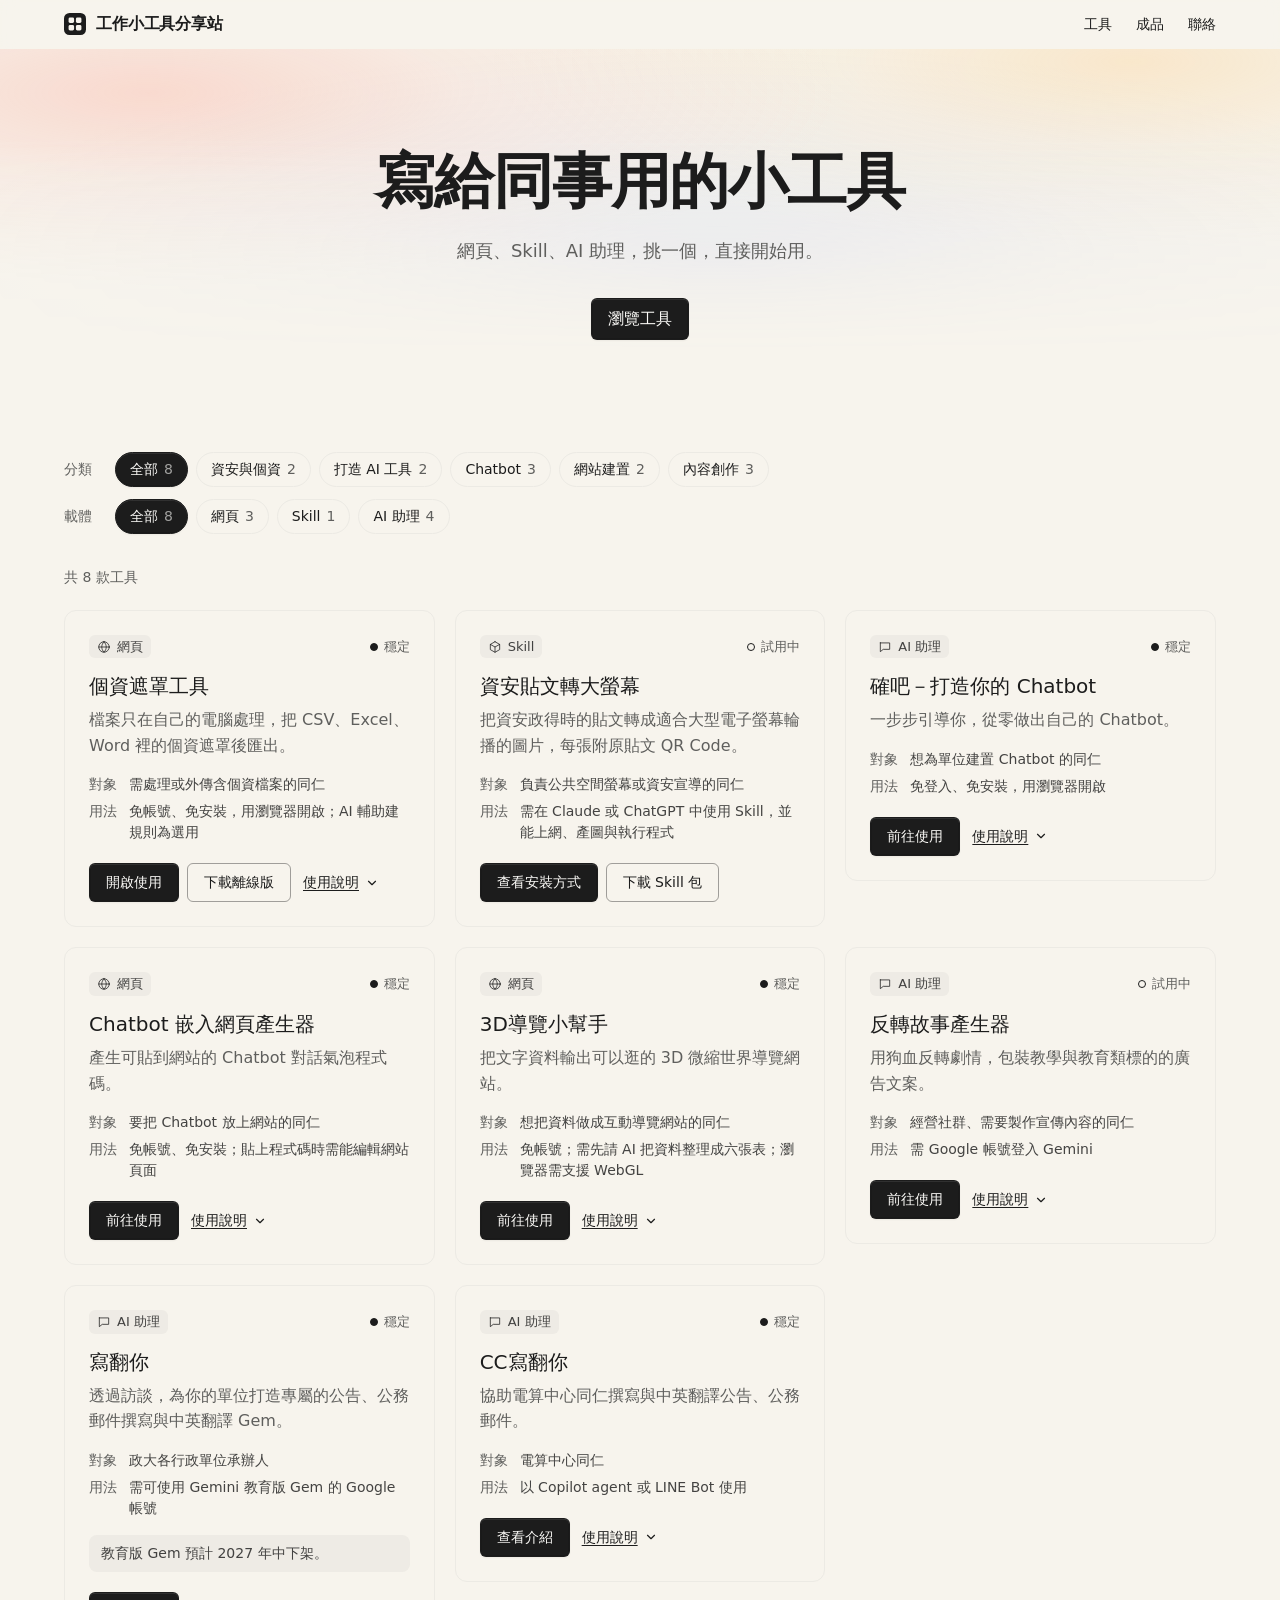
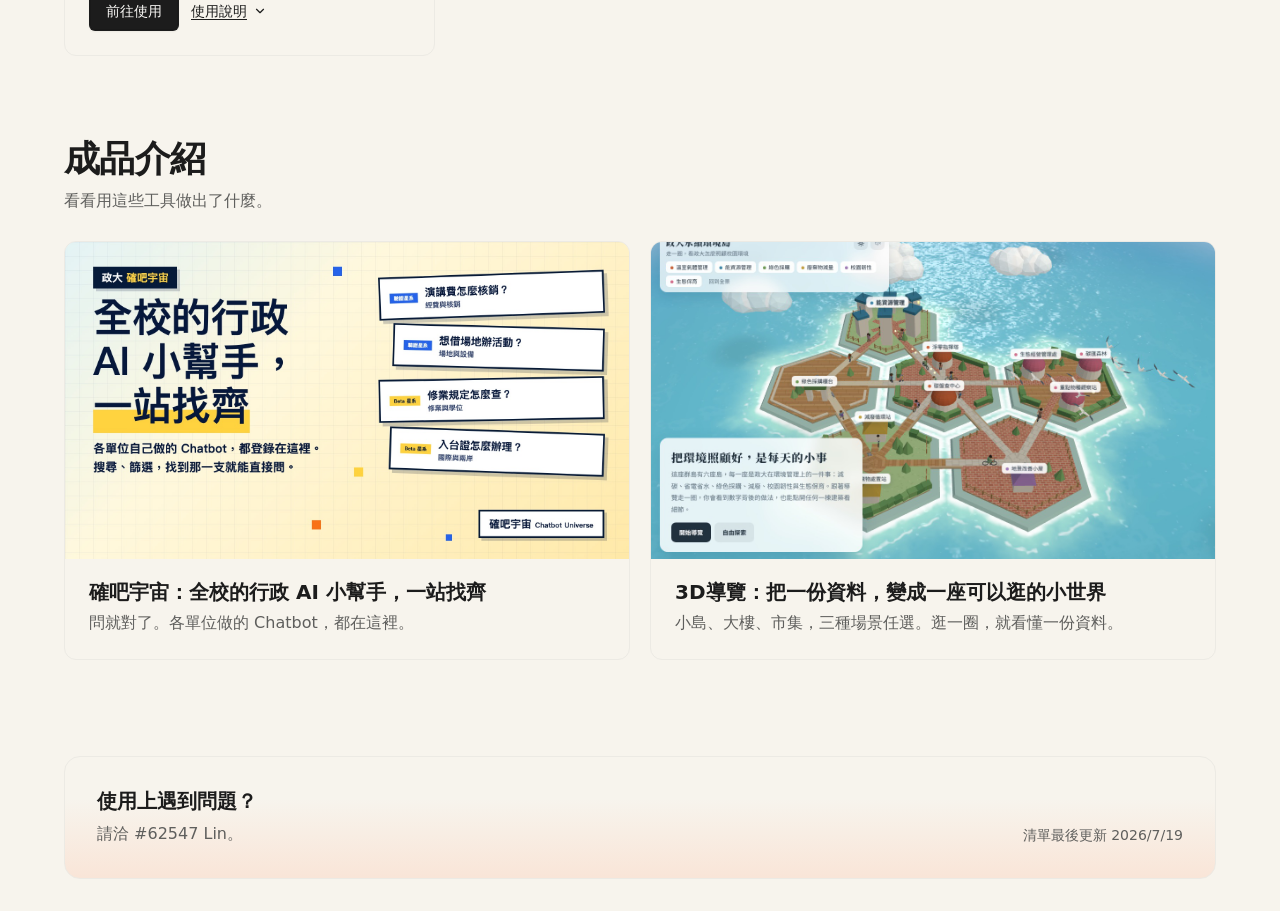
==== index.html @ 94aa858b "Initial site: tool hub with showcase and articles Co-Authored-By: Claude Sonnet 5.5 <noreply@anthrop" ====
<!DOCTYPE html>
<html lang="zh-Hant-TW">
<head>
<meta charset="utf-8">
<meta name="viewport" content="width=device-width, initial-scale=1">
<title>工作小工具分享站</title>
<meta name="description" content="寫給同事用的工作小工具：網頁、Skill、AI 助理，整理在同一個地方。">
<meta name="theme-color" content="#f7f4ed">
<link rel="icon" href="data:image/svg+xml,%3Csvg xmlns='http://www.w3.org/2000/svg' viewBox='0 0 32 32'%3E%3Crect width='32' height='32' rx='8' fill='%231c1c1c'/%3E%3Cg fill='%23f7f4ed'%3E%3Crect x='7' y='7' width='7' height='7' rx='2'/%3E%3Crect x='18' y='7' width='7' height='7' rx='2'/%3E%3Crect x='7' y='18' width='7' height='7' rx='2'/%3E%3Crect x='18' y='18' width='7' height='7' rx='2'/%3E%3C/g%3E%3C/svg%3E">
<link rel="stylesheet" href="assets/style.css">
</head>
<body>

<header class="nav" id="nav">
  <div class="nav-in">
    <a class="brand" href="#top" aria-label="回到頁首">
      <svg viewBox="0 0 24 24" aria-hidden="true"><rect width="24" height="24" rx="6" fill="#1c1c1c"/><g fill="#f7f4ed"><rect x="5" y="5" width="6" height="6" rx="1.6"/><rect x="13" y="5" width="6" height="6" rx="1.6"/><rect x="5" y="13" width="6" height="6" rx="1.6"/><rect x="13" y="13" width="6" height="6" rx="1.6"/></g></svg>
      <span id="siteName">工作小工具分享站</span>
    </a>
    <nav class="nav-links" aria-label="頁面導覽">
      <a href="#tools">工具</a>
      <a href="#showcase" id="navShowcase" hidden>成品</a>
      <a href="#contact">聯絡</a>
    </nav>
  </div>
</header>

<main id="top">
  <section class="hero">
    <h1 id="headline">寫給同事用的工作小工具</h1>
    <p class="lead" id="lead">網頁、Skill、AI 助理，整理在同一個地方。挑一個，直接開始用。</p>
    <div class="hero-cta"><a class="btn btn-primary btn-lg" href="#tools">瀏覽工具</a></div>
    <div class="stats" id="stats" aria-label="工具統計"></div>
  </section>

  <section class="tools" id="tools" aria-labelledby="toolsTitle">
    <h2 class="sr" id="toolsTitle">工具清單</h2>
    <div class="filters" id="filters"></div>
    <div class="resultbar">
      <span id="count" aria-live="polite"></span>
      <button class="btn btn-text" id="clear" type="button" hidden>清除篩選</button>
    </div>
    <div class="grid" id="grid"></div>
    <noscript><div class="error">這個頁面需要啟用 JavaScript 才能顯示工具清單。</div></noscript>
  </section>
  <section class="showcase" id="showcase" aria-labelledby="showcaseTitle" hidden>
    <h2 id="showcaseTitle">成品介紹</h2>
    <p class="sub">看看用這些工具做出了什麼。</p>
    <div class="sgrid" id="sgrid"></div>
  </section>
</main>

<footer class="foot" id="contact">
  <div class="foot-card">
    <div>
      <h2>使用上遇到問題？</h2>
      <p id="contactLine"></p>
    </div>
    <div class="foot-r">
      <div id="siteUpdated"></div>
      <div id="repoLink"></div>
    </div>
  </div>
</footer>

<script>
(() => {
  'use strict';

  const ALL = '全部';
  const state = { cat: ALL, carrier: ALL };
  const openIds = new Set();
  let tools = [];

  /* ---------- 小工具 ---------- */
  const ICONS = {
    '網頁': '<svg viewBox="0 0 24 24" aria-hidden="true"><circle cx="12" cy="12" r="9"/><path d="M3 12h18M12 3c2.5 2.7 3.8 5.7 3.8 9s-1.3 6.3-3.8 9c-2.5-2.7-3.8-5.7-3.8-9S9.5 5.7 12 3z"/></svg>',
    'Skill': '<svg viewBox="0 0 24 24" aria-hidden="true"><path d="M12 3l8 4.5v9L12 21l-8-4.5v-9L12 3z"/><path d="M4 7.5L12 12l8-4.5M12 12v9"/></svg>',
    'AI 助理': '<svg viewBox="0 0 24 24" aria-hidden="true"><path d="M4 5h16v11H9l-5 4V5z"/></svg>'
  };
  const FALLBACK_ICON = '<svg viewBox="0 0 24 24" aria-hidden="true"><circle cx="12" cy="12" r="8"/></svg>';
  const CHEVRON = '<svg viewBox="0 0 24 24" fill="none" stroke="currentColor" stroke-width="2" stroke-linecap="round" stroke-linejoin="round" aria-hidden="true"><path d="M6 9l6 6 6-6"/></svg>';

  const $ = (s) => document.querySelector(s);

  function el(tag, props, ...kids) {
    const n = document.createElement(tag);
    for (const [k, v] of Object.entries(props || {})) {
      if (v == null) continue;
      if (k === 'class') n.className = v;
      else if (k === 'text') n.textContent = v;
      else if (k === 'html') n.innerHTML = v;
      else if (k.startsWith('on')) n.addEventListener(k.slice(2), v);
      else n.setAttribute(k, v);
    }
    for (const kid of kids.flat()) if (kid != null) n.append(kid);
    return n;
  }

  const fmtDate = (s) => String(s || '').replace(/-/g, '/');
  const uniq = (key) => [...new Set(tools.flatMap((t) => key === 'categories' ? (t.categories || []) : [t[key]]))];
  const catsOf = (t) => (t.categories || []).join('、');

  /* ---------- GA4 ---------- */
  function initAnalytics(id) {
    if (!/^G-[A-Z0-9]{6,}$/i.test(id || '')) {
      console.info('[tools] 尚未設定 GA4 Measurement ID，不會送出任何分析事件。');
      return;
    }
    const s = document.createElement('script');
    s.async = true;
    s.src = 'https://www.googletagmanager.com/gtag/js?id=' + encodeURIComponent(id);
    document.head.appendChild(s);
    window.dataLayer = window.dataLayer || [];
    window.gtag = function () { window.dataLayer.push(arguments); };
    window.gtag('js', new Date());
    window.gtag('config', id);
  }
  function track(name, params) {
    if (typeof window.gtag === 'function') window.gtag('event', name, params);
  }

  /* ---------- 卡片 ---------- */
  function toggleDetails(id) {
    const open = !openIds.has(id);
    open ? openIds.add(id) : openIds.delete(id);
    const card = document.querySelector('[data-id="' + id + '"]');
    if (!card) return;
    const panel = card.querySelector('.panel');
    panel.classList.toggle('open', open);
    panel.inert = !open;
    card.querySelectorAll('[data-toggle]').forEach((b) => b.setAttribute('aria-expanded', String(open)));
  }

  function actionNode(tool, a, panelId) {
    const cls = 'btn ' + (a.style === 'ghost' ? 'btn-ghost' : 'btn-primary');
    if (a.kind === 'details') {
      return el('button', {
        class: cls, type: 'button', 'data-toggle': '',
        'aria-expanded': String(openIds.has(tool.id)), 'aria-controls': panelId,
        onclick: () => toggleDetails(tool.id), text: a.label
      });
    }
    const isDownload = a.kind === 'download';
    const attrs = {
      class: cls, href: a.href, text: a.label,
      onclick: () => track('tool_click', {
        tool_id: tool.id, tool_name: tool.name, carrier: tool.carrier,
        categories: (tool.categories || []).join(','), category: (tool.categories || [])[0] || '', link_type: isDownload ? 'download' : 'open'
      })
    };
    if (isDownload) attrs.download = '';
    else { attrs.target = '_blank'; attrs.rel = 'noopener noreferrer'; }
    return el('a', attrs);
  }

  function cardNode(tool) {
    const panelId = 'panel-' + tool.id;
    const isOpen = openIds.has(tool.id);
    const actions = (tool.actions || []).slice();
    const hasDetailsBtn = actions.some((a) => a.kind === 'details');

    const actionNodes = actions.map((a) => actionNode(tool, a, panelId));
    if (!hasDetailsBtn) {
      actionNodes.push(el('button', {
        class: 'btn btn-text', type: 'button', 'data-toggle': '',
        'aria-expanded': String(isOpen), 'aria-controls': panelId,
        onclick: () => toggleDetails(tool.id)
      }, tool.detailsLabel || '使用說明', el('span', { html: CHEVRON, 'aria-hidden': 'true', style: 'display:inline-flex' })));
    }

    const panel = el('div', { class: 'panel' + (isOpen ? ' open' : ''), id: panelId, role: 'region', 'aria-label': tool.name + '的說明' },
      el('div', {},
        el('div', { class: 'panel-in' },
          tool.purpose ? el('div', { class: 'block' }, el('h4', { class: 'plabel', text: '用途與場景' }), el('p', { text: tool.purpose })) : null,
          (tool.steps && tool.steps.length) ? el('div', { class: 'block' },
            el('h4', { class: 'plabel', text: tool.detailsLabel === '安裝方式' ? '安裝與使用' : '使用方式' }),
            el('ol', {}, tool.steps.map((s) => el('li', { text: s })))) : null,
          el('dl', { class: 'pmeta' },
            el('dt', { text: '分類' }), el('dd', { text: catsOf(tool) }),
            el('dt', { text: '最後更新' }), el('dd', { text: fmtDate(tool.updated) }),
            el('dt', { text: '聯絡窗口' }), el('dd', { text: tool.contact || siteContact }))
        )));
    panel.inert = !isOpen;

    return el('article', { class: 'card', 'data-id': tool.id },
      el('div', { class: 'card-top' },
        el('span', { class: 'tag' }, el('span', { html: ICONS[tool.carrier] || FALLBACK_ICON, style: 'display:inline-flex' }), tool.carrier),
        el('span', { class: 'status' }, el('span', { class: 'dot' + (tool.status === '穩定' ? ' on' : ''), 'aria-hidden': 'true' }), tool.status)
      ),
      el('h3', { text: tool.name }),
      el('p', { class: 'summary', text: tool.summary }),
      el('dl', { class: 'meta' },
        el('dt', { text: '對象' }), el('dd', { text: tool.audience }),
        el('dt', { text: '用法' }), el('dd', { text: tool.usage })
      ),
      tool.note ? el('p', { class: 'note', text: tool.note }) : null,
      el('div', { class: 'actions' }, actionNodes),
      panel
    );
  }

  /* ---------- 篩選與繪製 ---------- */
  function pillGroup(label, key) {
    const values = [ALL, ...uniq(key)];
    const group = el('div', { class: 'fgroup', role: 'group', 'aria-label': label },
      el('span', { class: 'flabel', text: label }));
    const pills = el('div', { class: 'pills' });
    values.forEach((v) => {
      const n = v === ALL ? tools.length : tools.filter((t) => key === 'categories' ? (t.categories || []).includes(v) : t[key] === v).length;
      const b = el('button', {
        class: 'pill', type: 'button', 'data-key': key, 'data-value': v,
        'aria-pressed': String(state[key === 'categories' ? 'cat' : 'carrier'] === v),
        onclick: () => {
          state[key === 'categories' ? 'cat' : 'carrier'] = v;
          syncPills();
          render();
        }
      }, v, el('span', { class: 'n', text: String(n) }));
      pills.append(b);
    });
    group.append(pills);
    return group;
  }
  function syncPills() {
    document.querySelectorAll('.pill').forEach((b) => {
      const cur = b.dataset.key === 'categories' ? state.cat : state.carrier;
      b.setAttribute('aria-pressed', String(cur === b.dataset.value));
    });
  }
  function resetFilters() {
    state.cat = ALL; state.carrier = ALL;
    syncPills(); render();
  }

  function render() {
    const list = tools.filter((t) =>
      (state.cat === ALL || (t.categories || []).includes(state.cat)) &&
      (state.carrier === ALL || t.carrier === state.carrier));
    const grid = $('#grid');
    grid.replaceChildren();
    if (!list.length) {
      grid.append(el('div', { class: 'empty' },
        el('p', { text: '沒有符合這組條件的工具。' }),
        el('button', { class: 'btn btn-ghost', type: 'button', onclick: resetFilters, text: '清除篩選' })));
    } else {
      list.forEach((t) => grid.append(cardNode(t)));
    }
    const filtered = state.cat !== ALL || state.carrier !== ALL;
    $('#count').textContent = filtered ? '顯示 ' + list.length + ' / ' + tools.length + ' 款工具' : '共 ' + tools.length + ' 款工具';
    $('#clear').hidden = !filtered;
  }

  /* ---------- 成品展示 ---------- */
  function renderShowcase(items) {
    if (!items.length) return;
    $('#sgrid').append(...items.map((it) => el('article', { class: 'scard' },
      el('img', { src: it.image, alt: it.alt || '', loading: 'lazy', width: '1600', height: '900' }),
      el('div', { class: 'sbody' },
        el('h3', {}, el('a', { href: it.href, onclick: () => track('showcase_click', { showcase_id: it.id, showcase_title: it.title }), text: it.title })),
        el('p', { text: it.summary })))));
    $('#showcase').hidden = false;
    $('#navShowcase').hidden = false;
  }

  /* ---------- 啟動 ---------- */
  let siteContact = '';

  async function init() {
    let data;
    try {
      const res = await fetch('tools.json', { cache: 'no-cache' });
      if (!res.ok) throw new Error('HTTP ' + res.status);
      data = await res.json();
    } catch (e) {
      $('#grid').replaceChildren(el('div', { class: 'error' },
        el('p', { text: '無法載入工具清單（tools.json）。' }),
        el('p', { html: '若是在自己的電腦預覽，不能直接雙擊 index.html，請在資料夾內執行 <code>python3 -m http.server</code>，再開啟 <code>http://localhost:8000</code>。' })));
      $('#count').textContent = '';
      return;
    }

    const site = data.site || {};
    tools = data.tools || [];
    siteContact = site.contact || '';

    if (site.name) { document.title = site.name; $('#siteName').textContent = site.name; }
    if (site.headline) $('#headline').textContent = site.headline;
    if (site.lead) $('#lead').textContent = site.lead;

    // 統計列先隱藏；工具變多後，在 tools.json 把 site.show_stats 改成 true 即可顯示
    if (site.show_stats === true) {
      const stats = [
        [tools.length, '款工具'],
        [uniq('carrier').length, '種使用方式'],
        [uniq('categories').length, '個分類']
      ];
      $('#stats').append(...stats.map(([n, l]) => el('div', { class: 'stat' },
        el('div', { class: 'stat-n', text: String(n) }), el('div', { class: 'stat-l', text: l }))));
    } else {
      $('#stats').remove();
    }

    const filters = $('#filters');
    filters.append(pillGroup('分類', 'categories'), pillGroup('載體', 'carrier'));
    $('#clear').addEventListener('click', resetFilters);

    $('#contactLine').textContent = siteContact ? '請洽 ' + siteContact + '。' : '';
    const latest = tools.map((t) => t.updated).filter(Boolean).sort().pop();
    if (latest) $('#siteUpdated').textContent = '清單最後更新 ' + fmtDate(latest);
    if (site.repo_url) $('#repoLink').append(el('a', { href: site.repo_url, target: '_blank', rel: 'noopener noreferrer', text: '原始碼' }));

    initAnalytics(site.ga4_measurement_id);
    render();
    renderShowcase(data.showcase || []);
  }

  const nav = $('#nav');
  const onScroll = () => nav.classList.toggle('scrolled', window.scrollY > 8);
  window.addEventListener('scroll', onScroll, { passive: true });
  onScroll();

  init();
})();
</script>
</body>
</html>
---- assets/style.css ----
/* ---------- Tokens (from DESIGN-lovable.md) ---------- */
:root{
  --cream:#f7f4ed;
  --ink:#1c1c1c;
  --paper:#fcfbf8;
  --muted:#5f5f5d;
  --body:rgba(28,28,28,.82);
  --line:#eceae4;
  --line-strong:rgba(28,28,28,.4);
  --tint:rgba(28,28,28,.04);
  --ring:rgba(59,130,246,.5);
  --focus-shadow:rgba(0,0,0,.1) 0 4px 12px;
  --inset:rgba(0,0,0,0) 0 0 0 0, rgba(0,0,0,0) 0 0 0 0, rgba(255,255,255,.2) 0 .5px 0 0 inset, rgba(0,0,0,.2) 0 0 0 .5px inset, rgba(0,0,0,.05) 0 1px 2px 0;
  /* Camera Plain 是 Lovable 自家字型，這裡改用支援繁體中文的系統字型 */
  --font:"PingFang TC","Noto Sans TC","Microsoft JhengHei","Heiti TC",ui-sans-serif,system-ui,-apple-system,"Segoe UI",sans-serif;
  --wrap:1200px;
  --gap-section:80px;
}
*{box-sizing:border-box}
html{scroll-padding-top:72px}
@media (prefers-reduced-motion:no-preference){html{scroll-behavior:smooth}}
body{margin:0;background:var(--cream);color:var(--ink);font:400 16px/1.5 var(--font);-webkit-font-smoothing:antialiased}
[hidden]{display:none!important}
a{color:var(--ink);text-decoration:underline;text-underline-offset:3px}
button{font:inherit;color:inherit}
:focus-visible{outline:2px solid var(--ring);outline-offset:2px}
.sr{position:absolute;width:1px;height:1px;overflow:hidden;clip:rect(0 0 0 0);white-space:nowrap}

/* ---------- Nav ---------- */
.nav{position:sticky;top:0;z-index:20;background:rgba(247,244,237,.9);-webkit-backdrop-filter:blur(8px);backdrop-filter:blur(8px);border-bottom:1px solid transparent;transition:border-color .2s}
.nav.scrolled{border-bottom-color:var(--line)}
.nav-in{max-width:var(--wrap);margin:0 auto;padding:12px 24px;display:flex;justify-content:space-between;align-items:center;gap:16px}
.brand{display:flex;align-items:center;gap:10px;font-weight:600;text-decoration:none;letter-spacing:-.01em}
.brand svg{width:22px;height:22px;flex:none}
.nav-links{display:flex;gap:24px;font-size:14px}
.nav-links a{text-decoration:none}
.nav-links a:hover{text-decoration:underline}

/* ---------- Hero ---------- */
.hero{position:relative;isolation:isolate;overflow:hidden;padding:96px 24px 32px;text-align:center}
.hero::before{content:"";position:absolute;inset:-20% -10% 0;z-index:-1;
  background:
    radial-gradient(45% 50% at 18% 28%, rgba(255,150,130,.28), rgba(255,150,130,.10) 45%, transparent 100%),
    radial-gradient(42% 48% at 82% 20%, rgba(255,196,110,.26), rgba(255,196,110,.09) 45%, transparent 100%),
    radial-gradient(50% 55% at 55% 70%, rgba(140,170,255,.18), rgba(140,170,255,.06) 50%, transparent 100%);
  -webkit-mask-image:linear-gradient(#000 40%, transparent 95%);mask-image:linear-gradient(#000 40%, transparent 95%)}
.hero h1{margin:0 auto;max-width:14em;font-size:clamp(1.875rem,1.2rem + 3.2vw,3.75rem);line-height:1.2;font-weight:600;letter-spacing:-.02em;text-wrap:balance}
.lead{margin:20px auto 0;max-width:30em;font-size:18px;line-height:1.6;color:var(--muted);text-wrap:balance}
.hero-cta{margin-top:32px}
.stats{display:flex;justify-content:center;flex-wrap:wrap;gap:24px 56px;margin-top:64px}
.stat-n{font-size:48px;line-height:1;font-weight:600;letter-spacing:-.02em}
.stat-l{margin-top:8px;color:var(--muted)}

/* ---------- Buttons ---------- */
.btn{display:inline-flex;align-items:center;gap:6px;padding:8px 16px;border-radius:6px;font-size:14px;line-height:1.5;text-decoration:none;cursor:pointer;border:1px solid transparent;transition:opacity .15s,box-shadow .15s,border-color .15s}
.btn:active{opacity:.8}
.btn:focus-visible{box-shadow:var(--focus-shadow)}
.btn-primary{background:var(--ink);color:var(--paper);box-shadow:var(--inset)}
.btn-ghost{background:transparent;color:var(--ink);border-color:var(--line-strong)}
.btn-lg{font-size:16px}
.btn-text{padding:8px 4px;background:none;border:0;color:var(--ink);text-decoration:underline;text-underline-offset:3px}
.btn-text svg{width:14px;height:14px;transition:transform .2s}
.btn-text[aria-expanded="true"] svg{transform:rotate(180deg)}

/* ---------- Tools section ---------- */
.tools{max-width:var(--wrap);margin:0 auto;padding:0 24px}
.filters{display:grid;gap:12px}
.fgroup{display:flex;flex-wrap:wrap;align-items:center;gap:8px 16px}
.flabel{flex:none;min-width:2.5em;font-size:14px;color:var(--muted)}
.pills{display:flex;flex-wrap:wrap;gap:8px}
.pill{padding:6px 14px;border-radius:9999px;border:1px solid var(--line);background:var(--cream);font-size:14px;line-height:1.5;cursor:pointer;transition:border-color .15s,background .15s}
.pill:hover{border-color:var(--line-strong)}
.pill[aria-pressed="true"]{background:var(--ink);border-color:var(--ink);color:var(--paper);box-shadow:var(--inset)}
.pill .n{margin-left:6px;color:var(--muted)}
.pill[aria-pressed="true"] .n{color:rgba(252,251,248,.6)}
.resultbar{display:flex;justify-content:space-between;align-items:center;gap:16px;margin:28px 0 16px;min-height:32px;font-size:14px;color:var(--muted)}

.grid{display:grid;grid-template-columns:repeat(3,minmax(0,1fr));gap:20px;align-items:start}
.card{display:flex;flex-direction:column;padding:24px;background:var(--cream);border:1px solid var(--line);border-radius:12px;transition:border-color .15s}
.card:hover{border-color:var(--line-strong)}
.card-top{display:flex;justify-content:space-between;align-items:center;gap:12px;font-size:13px}
.tag{display:inline-flex;align-items:center;gap:6px;padding:2px 8px;border-radius:6px;background:var(--tint);color:var(--body)}
.tag svg{width:14px;height:14px;flex:none;fill:none;stroke:currentColor;stroke-width:1.6;stroke-linecap:round;stroke-linejoin:round}
.status{display:inline-flex;align-items:center;gap:6px;color:var(--muted)}
.dot{width:8px;height:8px;border-radius:50%;border:1.5px solid var(--ink)}
.dot.on{background:var(--ink)}
.card h3{margin:16px 0 8px;font-size:20px;line-height:1.25;font-weight:400}
.summary{margin:0;color:var(--muted);line-height:1.6}
.meta{display:grid;grid-template-columns:auto 1fr;gap:6px 12px;margin:16px 0 0;font-size:14px}
.meta dt{color:var(--muted)}
.meta dd{margin:0;color:var(--body)}
.note{margin:16px 0 0;padding:8px 12px;border-radius:8px;background:var(--tint);font-size:14px;color:var(--body)}
.actions{display:flex;flex-wrap:wrap;align-items:center;gap:8px;margin-top:20px}

.panel{display:grid;grid-template-rows:0fr;transition:grid-template-rows .25s ease}
.panel.open{grid-template-rows:1fr}
.panel>div{min-height:0;overflow:hidden}
.panel:not(.open)>div{visibility:hidden;transition:visibility 0s .25s}
.panel-in{margin-top:20px;padding-top:20px;border-top:1px solid var(--line)}
.plabel{margin:0 0 6px;font-size:14px;font-weight:600}
.panel-in p{margin:0;font-size:15px;line-height:1.6;color:var(--body)}
.panel-in ol{margin:0;padding-left:1.4em;font-size:15px;line-height:1.6;color:var(--body)}
.panel-in li+li{margin-top:6px}
.panel-in .block+.block{margin-top:20px}
.pmeta{display:grid;grid-template-columns:auto 1fr;gap:4px 12px;margin:20px 0 0;font-size:13px}
.pmeta dt{color:var(--muted)}
.pmeta dd{margin:0;color:var(--body)}

.empty{grid-column:1/-1;padding:48px 24px;border:1px dashed var(--line-strong);border-radius:12px;text-align:center;color:var(--muted)}
.empty p{margin:0 0 12px}
.error{max-width:36em;margin:0 auto;padding:32px;border:1px solid var(--line);border-radius:12px;line-height:1.6}
.error code{padding:1px 6px;border-radius:4px;background:var(--tint);font-size:14px}

/* ---------- Footer ---------- */
.foot{max-width:var(--wrap);margin:96px auto 32px;padding:0 24px}
.foot-card{display:flex;flex-wrap:wrap;justify-content:space-between;align-items:flex-end;gap:24px;padding:32px;border:1px solid var(--line);border-radius:16px;background:linear-gradient(180deg,var(--cream) 35%,rgba(255,190,160,.28) 100%)}
.foot h2{margin:0 0 8px;font-size:20px;line-height:1.25;font-weight:600}
.foot p{margin:0;color:var(--muted)}
.foot-r{font-size:14px;color:var(--muted);text-align:right}
.foot-r a{color:var(--ink)}

/* ---------- Responsive ---------- */
@media (max-width:1024px){
  .grid{grid-template-columns:repeat(2,minmax(0,1fr))}
}
@media (max-width:700px){
  :root{--gap-section:56px}
  .hero{padding:56px 20px 16px}
  .lead{font-size:16px}
  .stats{margin-top:48px;gap:20px 32px}
  .stat-n{font-size:40px}
  .tools,.foot{padding-left:20px;padding-right:20px}
  .nav-in{padding:12px 20px}
  .grid{grid-template-columns:minmax(0,1fr)}
  .foot{margin-top:64px}
  .foot-card{padding:24px}
  .foot-r{text-align:left}
}
@media (prefers-reduced-motion:reduce){
  *,*::before,*::after{transition:none!important}
}
.tools{margin-top:var(--gap-section)}

/* ---------- Showcase ---------- */
.showcase{max-width:var(--wrap);margin:var(--gap-section) auto 0;padding:0 24px}
.showcase h2{margin:0 0 8px;font-size:clamp(1.5rem,1.1rem + 1.6vw,2.25rem);line-height:1.25;font-weight:600;letter-spacing:-.02em}
.showcase .sub{margin:0 0 28px;color:var(--muted)}
.sgrid{display:grid;grid-template-columns:repeat(2,minmax(0,1fr));gap:20px}
.scard{position:relative;display:flex;flex-direction:column;background:var(--cream);border:1px solid var(--line);border-radius:12px;overflow:hidden;transition:border-color .15s}
.scard:hover{border-color:var(--line-strong)}
.scard img{display:block;width:100%;height:auto;aspect-ratio:16/9;object-fit:cover;background:var(--tint)}
.sbody{padding:20px 24px 24px}
.sbody h3{margin:0 0 6px;font-size:20px;line-height:1.3;font-weight:600}
.sbody h3 a{text-decoration:none}
.sbody h3 a::after{content:"";position:absolute;inset:0}
.sbody p{margin:0;color:var(--muted)}
.scard:focus-within{border-color:var(--line-strong)}
.scard a:focus-visible{outline:none}
.scard:focus-within{outline:2px solid var(--ring);outline-offset:2px}
@media (max-width:700px){.showcase{padding:0 20px}.sgrid{grid-template-columns:minmax(0,1fr)}}

/* ---------- Article ---------- */
.art{max-width:760px;margin:0 auto;padding:0 24px}
.art-hero{padding:72px 0 8px;text-align:center}
.art-hero .eyebrow{margin:0 0 12px;color:var(--muted)}
.art-hero h1{margin:0;font-size:clamp(2.25rem,1.4rem + 4vw,4.25rem);line-height:1.15;font-weight:600;letter-spacing:-.02em;text-wrap:balance}
.art-hero .lead{margin-top:20px}
.art-hero .btns{display:flex;flex-wrap:wrap;justify-content:center;gap:12px;margin-top:28px}
.art-img{display:block;width:100%;height:auto;aspect-ratio:16/9;object-fit:cover;margin:40px 0 0;border-radius:12px;border:1px solid var(--line)}
.nums{display:flex;flex-wrap:wrap;justify-content:center;gap:24px 56px;margin:56px 0 0;padding:0;list-style:none}
.nums b{display:block;font-size:48px;line-height:1;font-weight:600;letter-spacing:-.02em}
.nums span{display:block;margin-top:8px;color:var(--muted)}
.nums li{text-align:center}
.sec{padding:72px 0 0}
.sec h2{margin:0 0 20px;font-size:clamp(1.5rem,1.1rem + 1.8vw,2.375rem);line-height:1.25;font-weight:600;letter-spacing:-.02em;text-wrap:balance}
.sec p{margin:0 0 14px;font-size:18px;line-height:1.7;color:var(--body)}
.sec .pair{display:grid;grid-template-columns:repeat(2,minmax(0,1fr));gap:16px;margin:24px 0}
.sec .pair div{padding:20px;border:1px solid var(--line);border-radius:12px}
.sec .pair strong{display:block;margin-bottom:6px;font-size:18px}
.sec .pair p{margin:0;font-size:16px}
.art-end{margin:80px 0 0;padding:40px 32px;border:1px solid var(--line);border-radius:16px;text-align:center;background:linear-gradient(180deg,var(--cream) 35%,rgba(255,190,160,.28) 100%)}
.art-end h2{margin:0 0 12px;font-size:28px;line-height:1.25;font-weight:600}
.art-end p{margin:0 0 20px;color:var(--muted)}
.art-end .btns{display:flex;flex-wrap:wrap;justify-content:center;gap:12px}
@media (max-width:700px){.art{padding:0 20px}.art-hero{padding-top:48px}.sec{padding-top:56px}.sec p{font-size:17px}.sec .pair{grid-template-columns:minmax(0,1fr)}.nums b{font-size:40px}}

.gal{margin:28px 0 0;display:grid;gap:28px}
.gal figure{margin:0}
.gal img{display:block;width:100%;height:auto;aspect-ratio:16/9;object-fit:cover;border-radius:12px;border:1px solid var(--line)}
.gal figcaption{margin-top:10px;font-size:14px;color:var(--muted)}
.gal strong{color:var(--ink);font-weight:600}
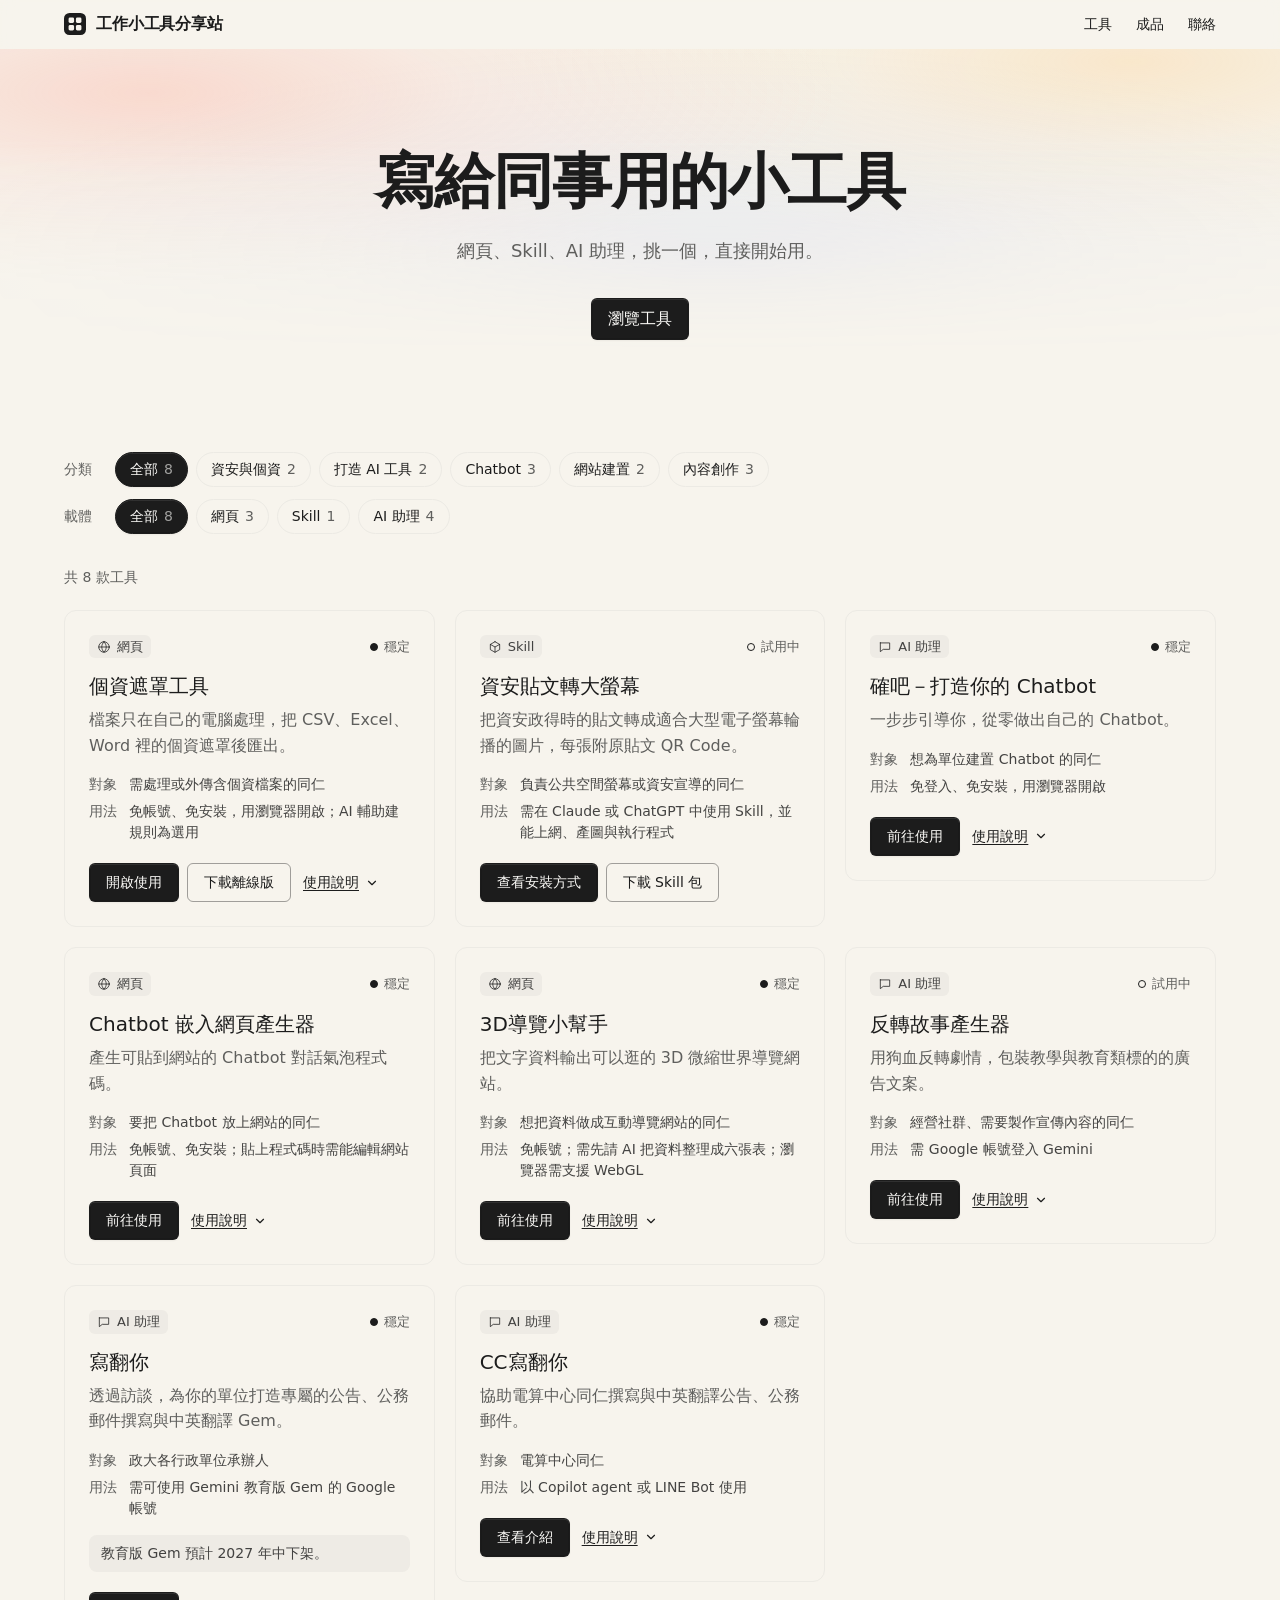
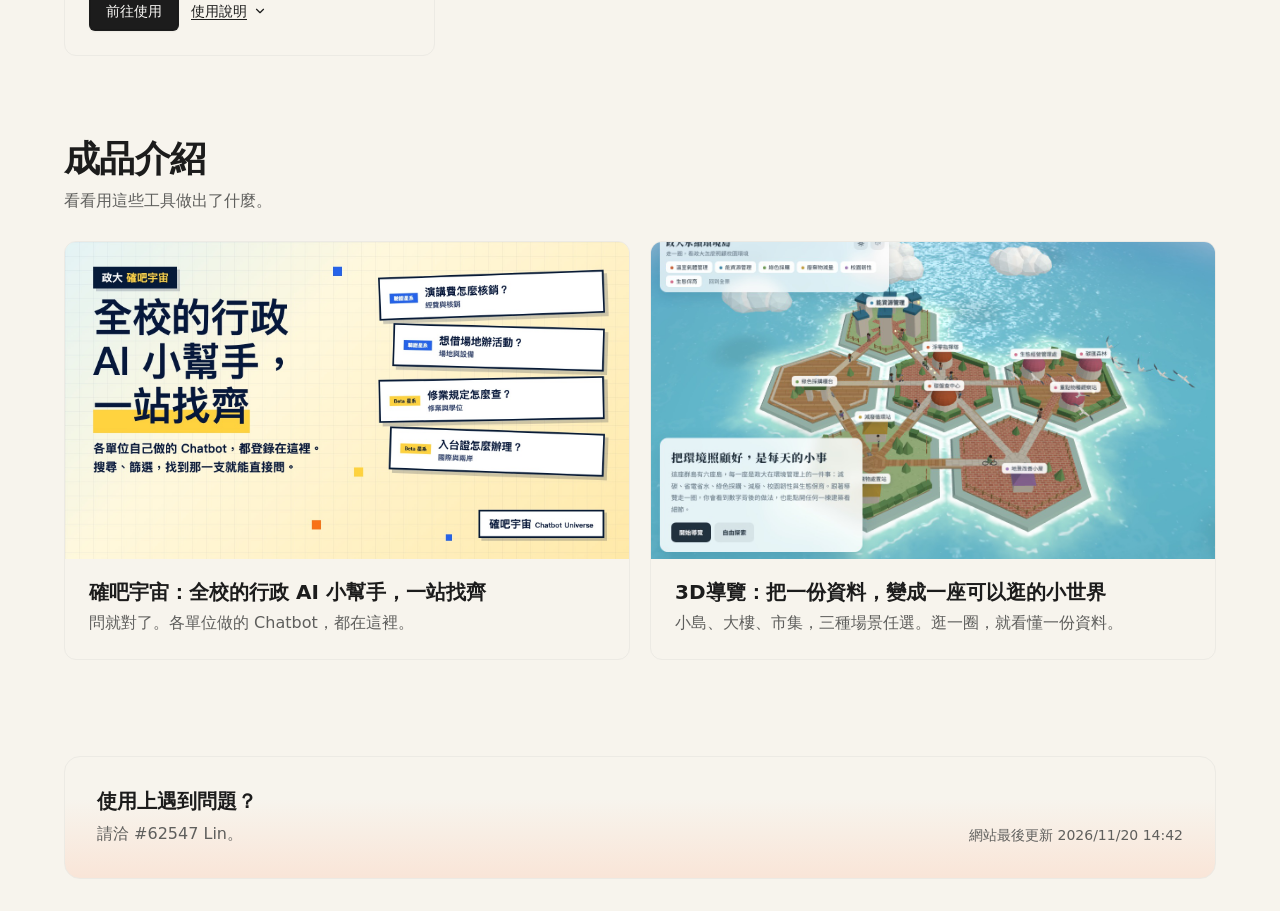
==== commit 490b2cd3: "Footer shows site last-modified time, stamped on every commit Co-Authored-By: Claude Sonnet 5.5 <nor" ====
--- a/index.html
+++ b/index.html
@@ -306,8 +306,15 @@
     $('#clear').addEventListener('click', resetFilters);
 
     $('#contactLine').textContent = siteContact ? '請洽 ' + siteContact + '。' : '';
-    const latest = tools.map((t) => t.updated).filter(Boolean).sort().pop();
-    if (latest) $('#siteUpdated').textContent = '清單最後更新 ' + fmtDate(latest);
+    // 優先用 site.updated（每次修改時由 pre-commit 自動寫入，含時間）；沒有時退回工具的最新更新日
+    const stamp = site.updated ? new Date(site.updated) : null;
+    if (stamp && !isNaN(stamp)) {
+      const parts = Object.fromEntries(new Intl.DateTimeFormat('en-GB', { timeZone: 'Asia/Taipei', year: 'numeric', month: '2-digit', day: '2-digit', hour: '2-digit', minute: '2-digit', hour12: false }).formatToParts(stamp).map((x) => [x.type, x.value]));
+      $('#siteUpdated').textContent = '網站最後更新 ' + parts.year + '/' + parts.month + '/' + parts.day + ' ' + parts.hour + ':' + parts.minute;
+    } else {
+      const latest = tools.map((t) => t.updated).filter(Boolean).sort().pop();
+      if (latest) $('#siteUpdated').textContent = '清單最後更新 ' + fmtDate(latest);
+    }
     if (site.repo_url) $('#repoLink').append(el('a', { href: site.repo_url, target: '_blank', rel: 'noopener noreferrer', text: '原始碼' }));
 
     initAnalytics(site.ga4_measurement_id);
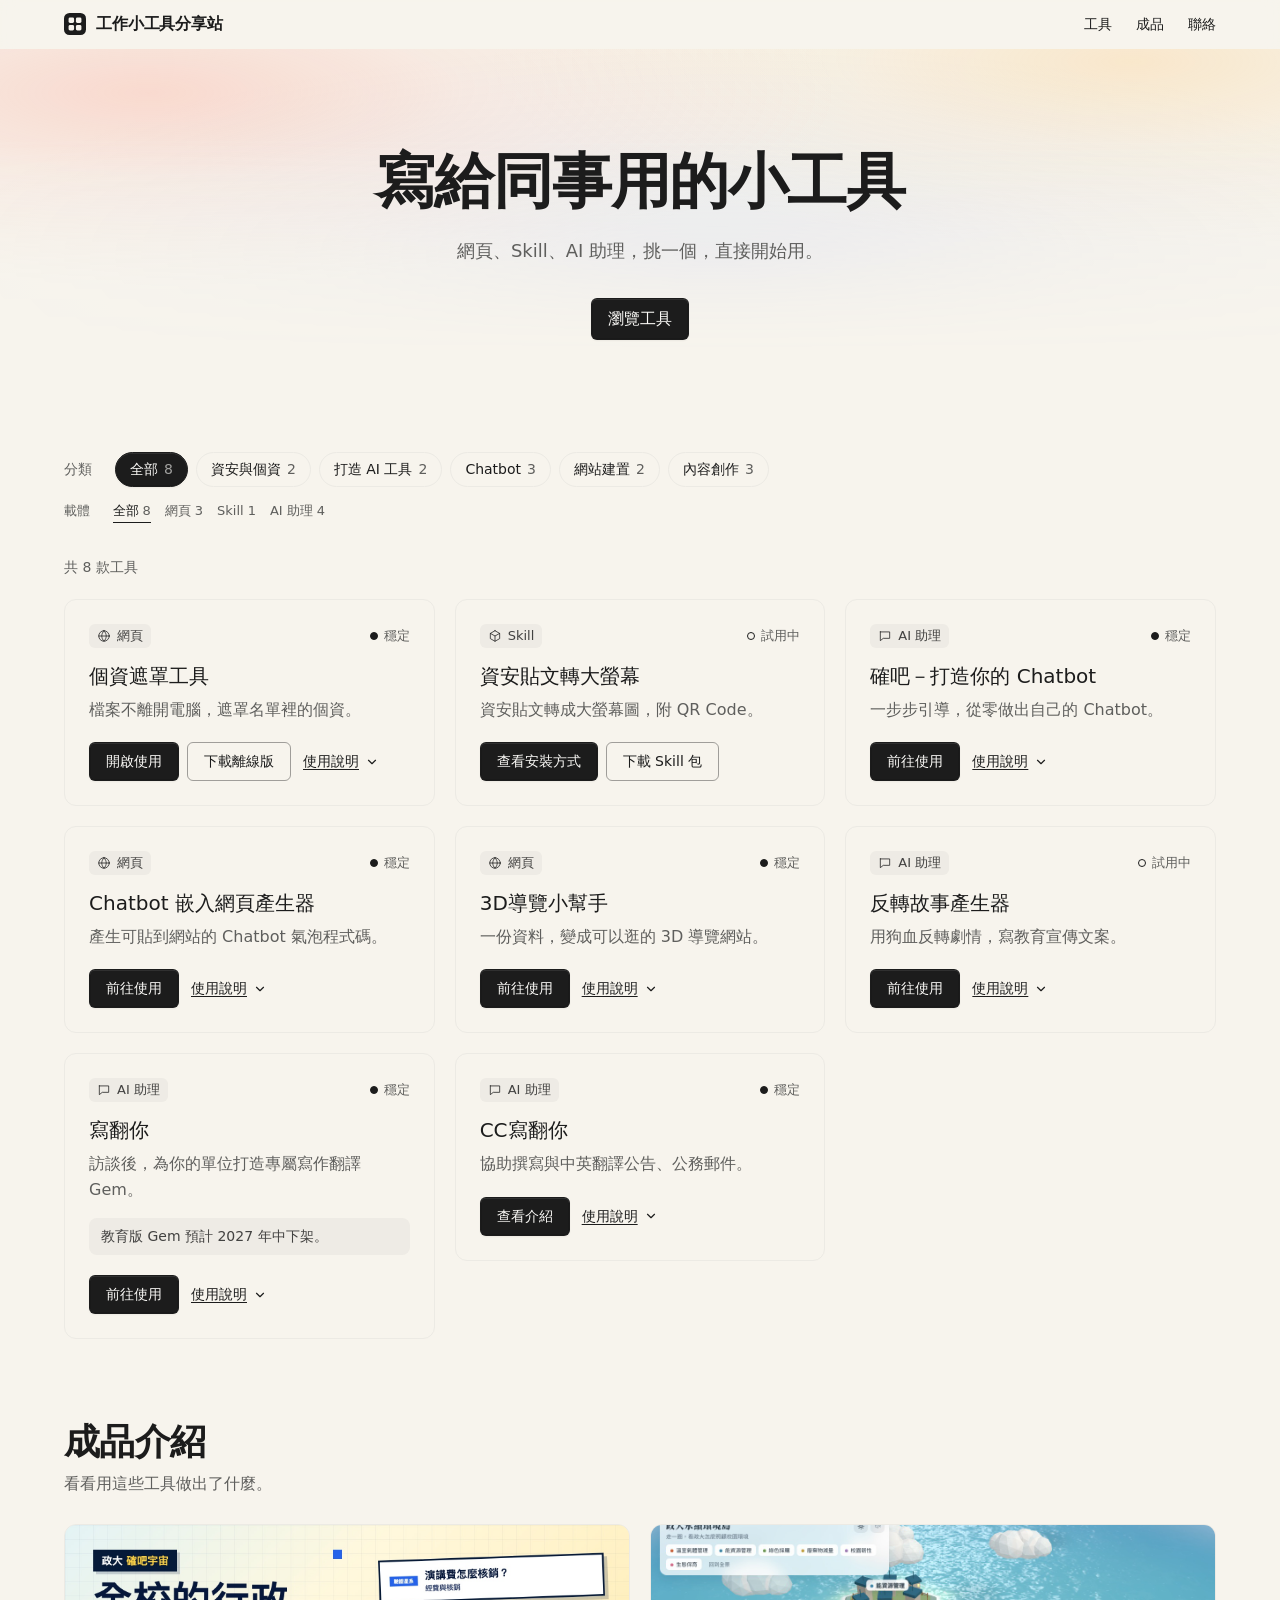
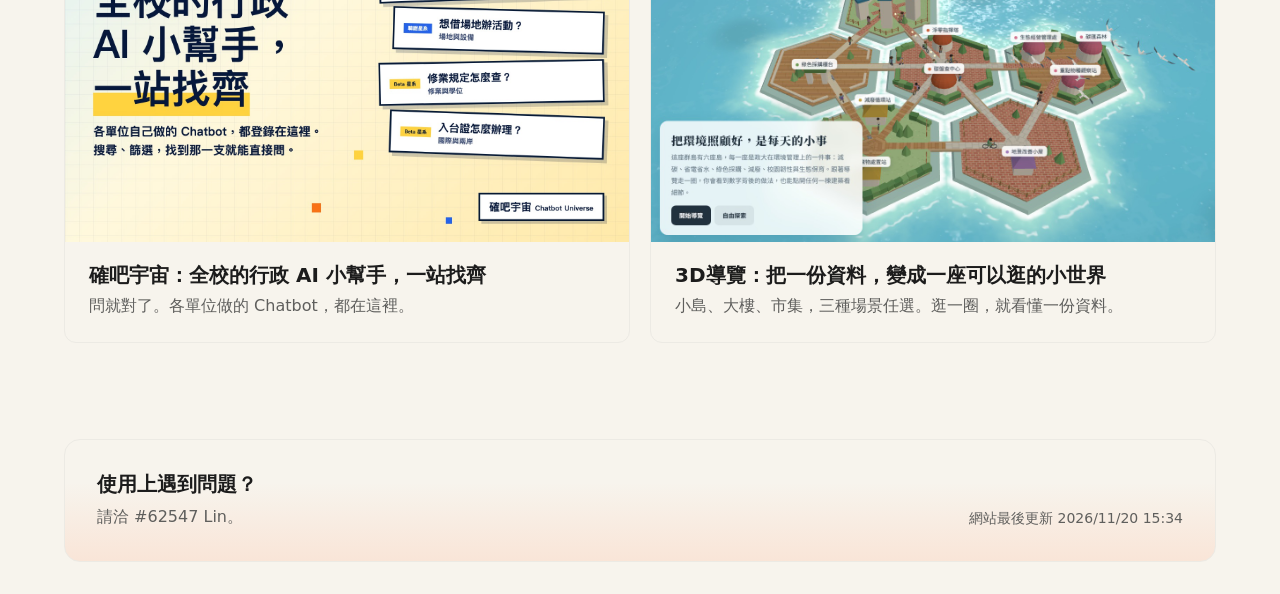
==== commit 41f436c6: "Simplify cards: move audience/usage into details, shorten summaries, de-emphasize carrier filter Co-" ====
--- a/index.html
+++ b/index.html
@@ -177,6 +177,8 @@
             el('h4', { class: 'plabel', text: tool.detailsLabel === '安裝方式' ? '安裝與使用' : '使用方式' }),
             el('ol', {}, tool.steps.map((s) => el('li', { text: s })))) : null,
           el('dl', { class: 'pmeta' },
+            el('dt', { text: '對象' }), el('dd', { text: tool.audience }),
+            el('dt', { text: '用法' }), el('dd', { text: tool.usage }),
             el('dt', { text: '分類' }), el('dd', { text: catsOf(tool) }),
             el('dt', { text: '最後更新' }), el('dd', { text: fmtDate(tool.updated) }),
             el('dt', { text: '聯絡窗口' }), el('dd', { text: tool.contact || siteContact }))
@@ -190,10 +192,6 @@
       ),
       el('h3', { text: tool.name }),
       el('p', { class: 'summary', text: tool.summary }),
-      el('dl', { class: 'meta' },
-        el('dt', { text: '對象' }), el('dd', { text: tool.audience }),
-        el('dt', { text: '用法' }), el('dd', { text: tool.usage })
-      ),
       tool.note ? el('p', { class: 'note', text: tool.note }) : null,
       el('div', { class: 'actions' }, actionNodes),
       panel
@@ -203,7 +201,7 @@
   /* ---------- 篩選與繪製 ---------- */
   function pillGroup(label, key) {
     const values = [ALL, ...uniq(key)];
-    const group = el('div', { class: 'fgroup', role: 'group', 'aria-label': label },
+    const group = el('div', { class: 'fgroup' + (key === 'carrier' ? ' minor' : ''), role: 'group', 'aria-label': label },
       el('span', { class: 'flabel', text: label }));
     const pills = el('div', { class: 'pills' });
     values.forEach((v) => {
--- a/assets/style.css
+++ b/assets/style.css
@@ -189,3 +189,11 @@
 .gal img{display:block;width:100%;height:auto;aspect-ratio:16/9;object-fit:cover;border-radius:12px;border:1px solid var(--line)}
 .gal figcaption{margin-top:10px;font-size:14px;color:var(--muted)}
 .gal strong{color:var(--ink);font-weight:600}
+
+/* 載體篩選降為次要：小字、無外框，選中時才有底線 */
+.fgroup.minor .flabel{font-size:13px}
+.fgroup.minor .pills{gap:4px 14px}
+.fgroup.minor .pill{padding:2px 0;border:0;border-bottom:1.5px solid transparent;border-radius:0;background:none;font-size:13px;color:var(--muted);box-shadow:none}
+.fgroup.minor .pill:hover{border-color:var(--line-strong)}
+.fgroup.minor .pill[aria-pressed="true"]{background:none;color:var(--ink);border-bottom-color:var(--ink);box-shadow:none}
+.fgroup.minor .pill .n,.fgroup.minor .pill[aria-pressed="true"] .n{color:var(--muted);margin-left:4px}
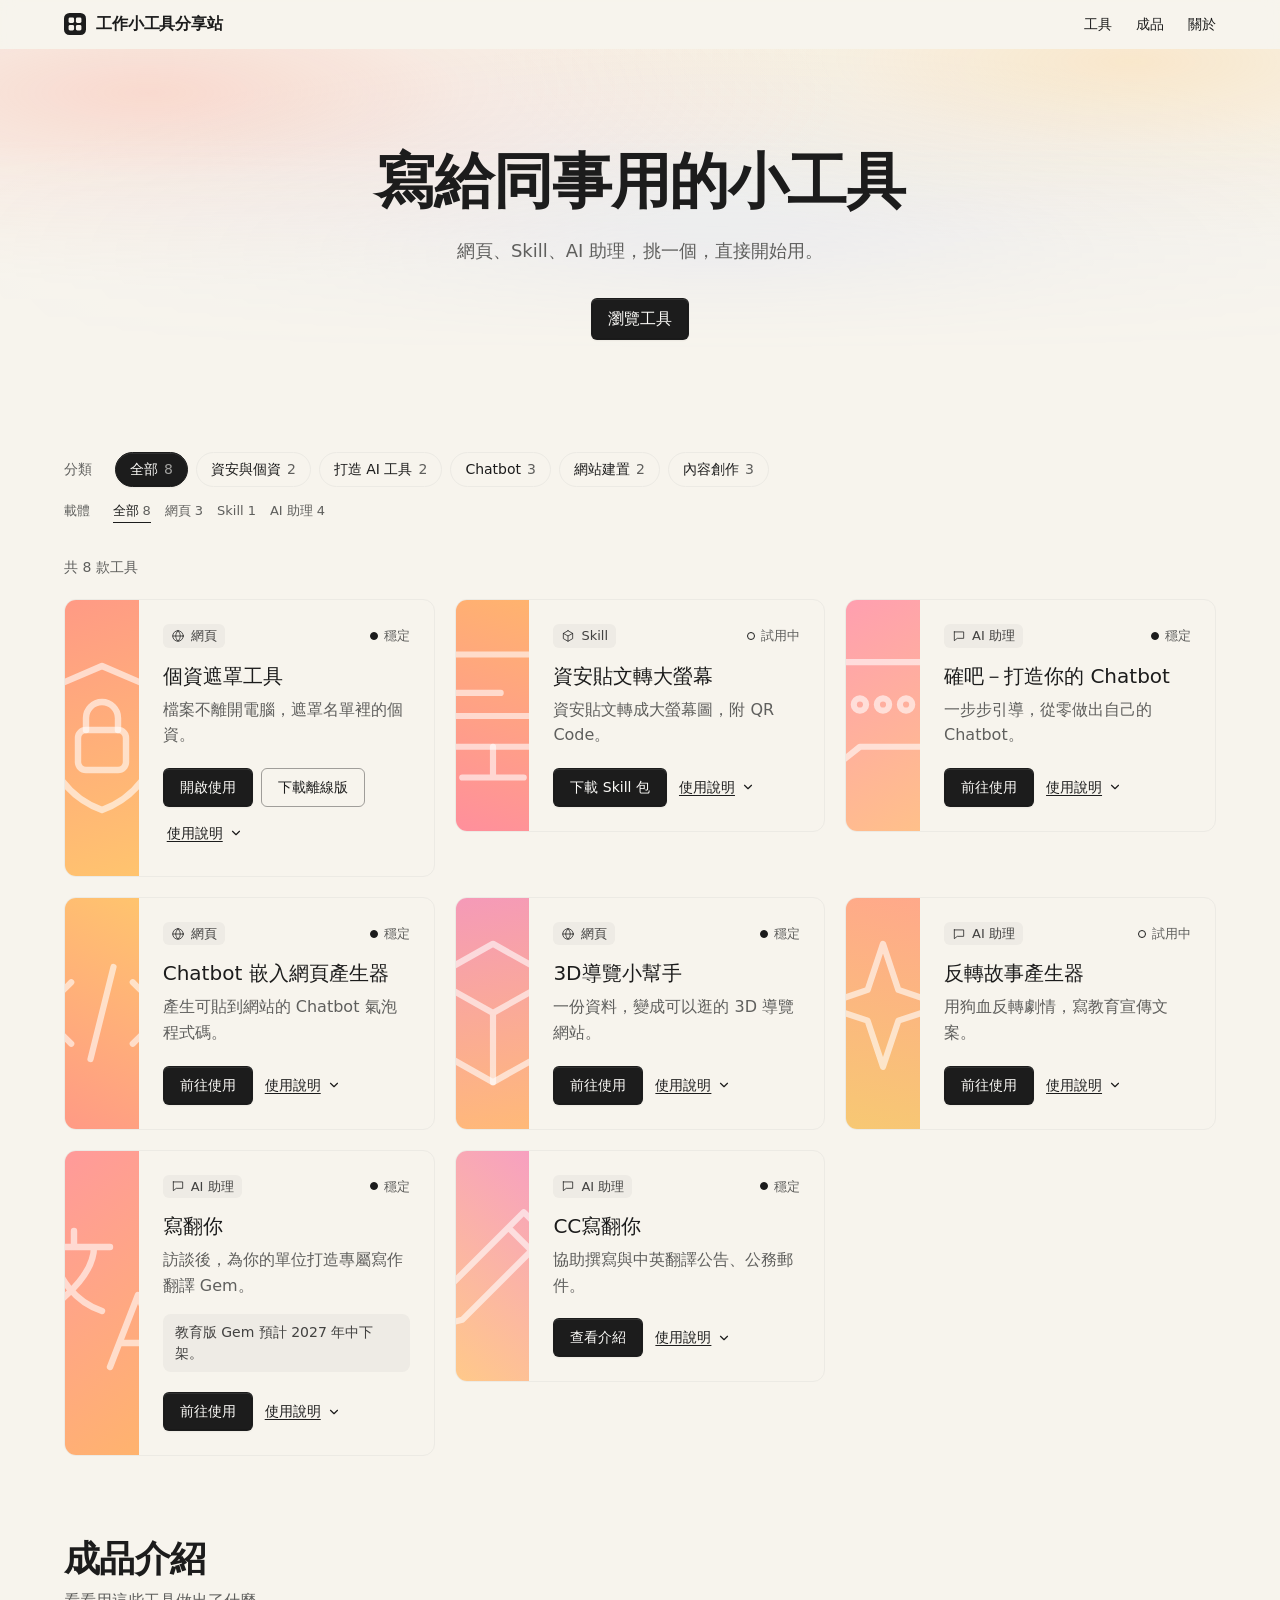
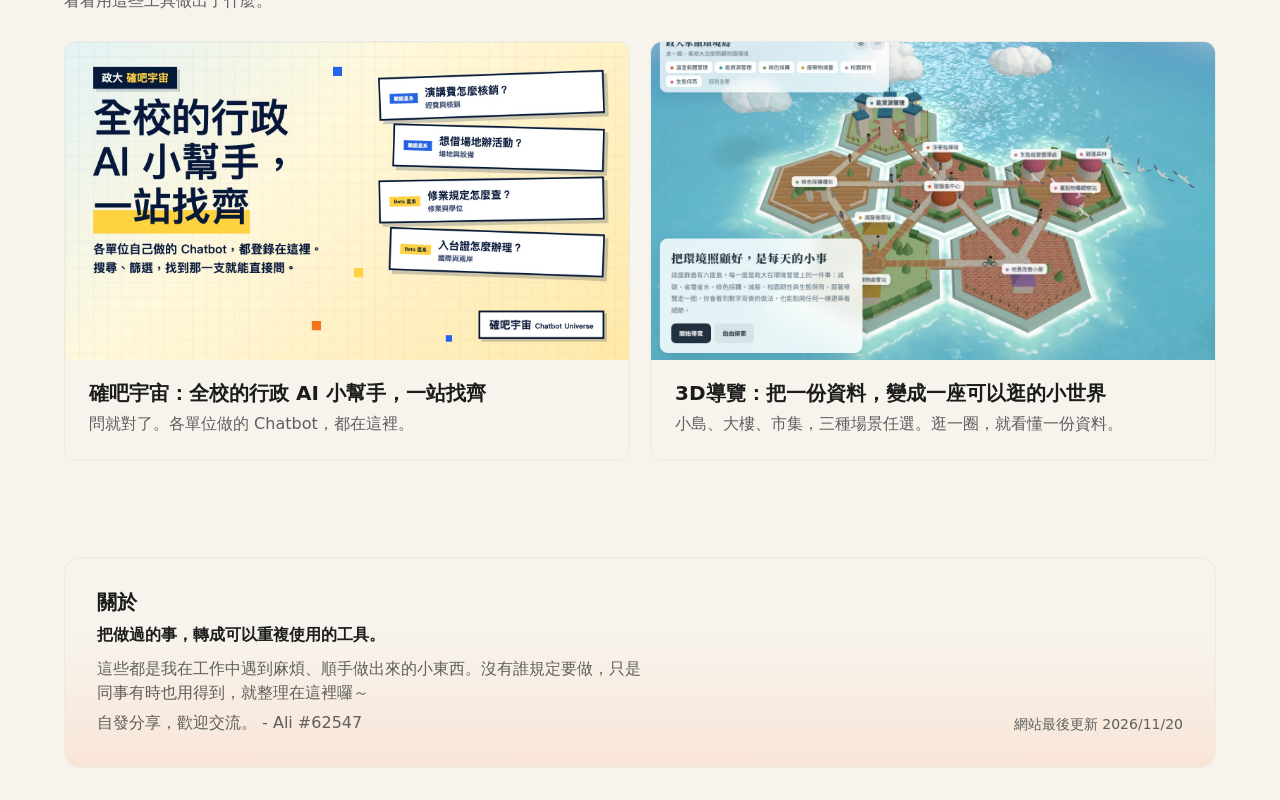
==== commit 414957ab: "Card art strip, simplified cards, About footer, date-only update stamp Co-Authored-By: Claude Sonnet" ====
--- a/index.html
+++ b/index.html
@@ -20,7 +20,7 @@
     <nav class="nav-links" aria-label="頁面導覽">
       <a href="#tools">工具</a>
       <a href="#showcase" id="navShowcase" hidden>成品</a>
-      <a href="#contact">聯絡</a>
+      <a href="#contact">關於</a>
     </nav>
   </div>
 </header>
@@ -53,8 +53,8 @@
 <footer class="foot" id="contact">
   <div class="foot-card">
     <div>
-      <h2>使用上遇到問題？</h2>
-      <p id="contactLine"></p>
+      <h2>關於</h2>
+      <div id="aboutBody" class="about"></div>
     </div>
     <div class="foot-r">
       <div id="siteUpdated"></div>
@@ -78,6 +78,23 @@
     'Skill': '<svg viewBox="0 0 24 24" aria-hidden="true"><path d="M12 3l8 4.5v9L12 21l-8-4.5v-9L12 3z"/><path d="M4 7.5L12 12l8-4.5M12 12v9"/></svg>',
     'AI 助理': '<svg viewBox="0 0 24 24" aria-hidden="true"><path d="M4 5h16v11H9l-5 4V5z"/></svg>'
   };
+  /* 卡片左側大圖示（線條型，放大後以白色半透明呈現） */
+  const BIG = {
+    'pii-masking': '<path d="M12 3l7 3v5c0 5-3 8.5-7 10-4-1.5-7-5-7-10V6l7-3z"/><rect x="9" y="11" width="6" height="5" rx="1"/><path d="M10 11V9.5a2 2 0 014 0V11"/>',
+    'cybersecurity-screen-posts': '<rect x="3" y="4" width="18" height="12" rx="2"/><path d="M8 20h8M12 16v4"/><path d="M7 9h6M7 12h10"/>',
+    'queba': '<path d="M4 5h16v11H9l-5 4V5z"/><circle cx="9" cy="10.5" r=".8"/><circle cx="12" cy="10.5" r=".8"/><circle cx="15" cy="10.5" r=".8"/>',
+    'chatbot-embed': '<path d="M8 8l-4 4 4 4M16 8l4 4-4 4M13.5 6l-3 12"/>',
+    'tour-site-3d': '<path d="M12 3l8 4.5v9L12 21l-8-4.5v-9L12 3z"/><path d="M4 7.5L12 12l8-4.5M12 12v9"/>',
+    'reverse-story': '<path d="M12 3l2 6 6 2-6 2-2 6-2-6-6-2 6-2 2-6z"/>',
+    'xiefanni': '<path d="M4 5h9M8.5 3v2M6 5c0 4 3 7 6 8M11 5c0 3-3 6-6 8"/><path d="M13 20l3.5-9 3.5 9M14.3 17h4.4"/>',
+    'cc-xiefanni': '<path d="M4 20l1-4L16 5l3 3L8 19l-4 1zM14 7l3 3"/>'
+  };
+  const BIG_FALLBACK = '<circle cx="12" cy="12" r="8"/>';
+  // 同一暖色系、每張不同的漸層
+  const GRADS = [
+    ['#ff9a85', '#ffc46e', 160], ['#ffb36e', '#ff8f9c', 200], ['#ff9fb0', '#ffc08a', 150], ['#ffc46e', '#ff9a85', 210],
+    ['#f59ab8', '#ffb978', 170], ['#ffa98a', '#f7c873', 190], ['#ff9a9a', '#ffb36e', 140], ['#f7a0c0', '#ffc98a', 220]
+  ];
   const FALLBACK_ICON = '<svg viewBox="0 0 24 24" aria-hidden="true"><circle cx="12" cy="12" r="8"/></svg>';
   const CHEVRON = '<svg viewBox="0 0 24 24" fill="none" stroke="currentColor" stroke-width="2" stroke-linecap="round" stroke-linejoin="round" aria-hidden="true"><path d="M6 9l6 6 6-6"/></svg>';
 
@@ -166,7 +183,7 @@
         class: 'btn btn-text', type: 'button', 'data-toggle': '',
         'aria-expanded': String(isOpen), 'aria-controls': panelId,
         onclick: () => toggleDetails(tool.id)
-      }, tool.detailsLabel || '使用說明', el('span', { html: CHEVRON, 'aria-hidden': 'true', style: 'display:inline-flex' })));
+      }, '使用說明', el('span', { html: CHEVRON, 'aria-hidden': 'true', style: 'display:inline-flex' })));
     }
 
     const panel = el('div', { class: 'panel' + (isOpen ? ' open' : ''), id: panelId, role: 'region', 'aria-label': tool.name + '的說明' },
@@ -180,12 +197,16 @@
             el('dt', { text: '對象' }), el('dd', { text: tool.audience }),
             el('dt', { text: '用法' }), el('dd', { text: tool.usage }),
             el('dt', { text: '分類' }), el('dd', { text: catsOf(tool) }),
-            el('dt', { text: '最後更新' }), el('dd', { text: fmtDate(tool.updated) }),
-            el('dt', { text: '聯絡窗口' }), el('dd', { text: tool.contact || siteContact }))
+            el('dt', { text: '最後更新' }), el('dd', { text: fmtDate(tool.updated) }))
         )));
     panel.inert = !isOpen;
 
-    return el('article', { class: 'card', 'data-id': tool.id },
+    const gi = Math.max(0, tools.indexOf(tool)) % GRADS.length;
+    const g = GRADS[gi];
+    const art = el('div', { class: 'cardart', 'aria-hidden': 'true', style: 'background:linear-gradient(' + g[2] + 'deg,' + g[0] + ',' + g[1] + ')' },
+      el('span', { html: '<svg viewBox="0 0 24 24">' + (BIG[tool.id] || BIG_FALLBACK) + '</svg>' }));
+
+    return el('article', { class: 'card', 'data-id': tool.id }, art, el('div', { class: 'card-body' },
       el('div', { class: 'card-top' },
         el('span', { class: 'tag' }, el('span', { html: ICONS[tool.carrier] || FALLBACK_ICON, style: 'display:inline-flex' }), tool.carrier),
         el('span', { class: 'status' }, el('span', { class: 'dot' + (tool.status === '穩定' ? ' on' : ''), 'aria-hidden': 'true' }), tool.status)
@@ -195,7 +216,7 @@
       tool.note ? el('p', { class: 'note', text: tool.note }) : null,
       el('div', { class: 'actions' }, actionNodes),
       panel
-    );
+    ));
   }
 
   /* ---------- 篩選與繪製 ---------- */
@@ -262,7 +283,6 @@
   }
 
   /* ---------- 啟動 ---------- */
-  let siteContact = '';
 
   async function init() {
     let data;
@@ -280,7 +300,6 @@
 
     const site = data.site || {};
     tools = data.tools || [];
-    siteContact = site.contact || '';
 
     if (site.name) { document.title = site.name; $('#siteName').textContent = site.name; }
     if (site.headline) $('#headline').textContent = site.headline;
@@ -303,12 +322,13 @@
     filters.append(pillGroup('分類', 'categories'), pillGroup('載體', 'carrier'));
     $('#clear').addEventListener('click', resetFilters);
 
-    $('#contactLine').textContent = siteContact ? '請洽 ' + siteContact + '。' : '';
+    const about = site.about || [];
+    $('#aboutBody').append(...about.map((t, i) => el('p', { class: i === 0 ? 'about-lead' : null, text: t })));
     // 優先用 site.updated（每次修改時由 pre-commit 自動寫入，含時間）；沒有時退回工具的最新更新日
     const stamp = site.updated ? new Date(site.updated) : null;
     if (stamp && !isNaN(stamp)) {
-      const parts = Object.fromEntries(new Intl.DateTimeFormat('en-GB', { timeZone: 'Asia/Taipei', year: 'numeric', month: '2-digit', day: '2-digit', hour: '2-digit', minute: '2-digit', hour12: false }).formatToParts(stamp).map((x) => [x.type, x.value]));
-      $('#siteUpdated').textContent = '網站最後更新 ' + parts.year + '/' + parts.month + '/' + parts.day + ' ' + parts.hour + ':' + parts.minute;
+      const parts = Object.fromEntries(new Intl.DateTimeFormat('en-GB', { timeZone: 'Asia/Taipei', year: 'numeric', month: '2-digit', day: '2-digit' }).formatToParts(stamp).map((x) => [x.type, x.value]));
+      $('#siteUpdated').textContent = '網站最後更新 ' + parts.year + '/' + parts.month + '/' + parts.day;
     } else {
       const latest = tools.map((t) => t.updated).filter(Boolean).sort().pop();
       if (latest) $('#siteUpdated').textContent = '清單最後更新 ' + fmtDate(latest);
--- a/assets/style.css
+++ b/assets/style.css
@@ -76,7 +76,10 @@
 .resultbar{display:flex;justify-content:space-between;align-items:center;gap:16px;margin:28px 0 16px;min-height:32px;font-size:14px;color:var(--muted)}
 
 .grid{display:grid;grid-template-columns:repeat(3,minmax(0,1fr));gap:20px;align-items:start}
-.card{display:flex;flex-direction:column;padding:24px;background:var(--cream);border:1px solid var(--line);border-radius:12px;transition:border-color .15s}
+.card{display:grid;grid-template-columns:minmax(0,1fr) minmax(0,4fr);overflow:hidden;background:var(--cream);border:1px solid var(--line);border-radius:12px;transition:border-color .15s}
+.card-body{display:flex;flex-direction:column;min-width:0;padding:24px}
+.cardart{position:relative;overflow:hidden}
+.cardart svg{position:absolute;top:50%;left:50%;transform:translate(-50%,-50%);height:min(80%,192px);width:auto;aspect-ratio:1;fill:none;stroke:rgba(255,255,255,.6);stroke-width:.8;stroke-linecap:round;stroke-linejoin:round}
 .card:hover{border-color:var(--line-strong)}
 .card-top{display:flex;justify-content:space-between;align-items:center;gap:12px;font-size:13px}
 .tag{display:inline-flex;align-items:center;gap:6px;padding:2px 8px;border-radius:6px;background:var(--tint);color:var(--body)}
@@ -197,3 +200,7 @@
 .fgroup.minor .pill:hover{border-color:var(--line-strong)}
 .fgroup.minor .pill[aria-pressed="true"]{background:none;color:var(--ink);border-bottom-color:var(--ink);box-shadow:none}
 .fgroup.minor .pill .n,.fgroup.minor .pill[aria-pressed="true"] .n{color:var(--muted);margin-left:4px}
+
+.about{max-width:34em}
+.about p+p{margin-top:6px}
+.foot .about-lead{margin-bottom:10px;color:var(--ink);font-weight:600}
